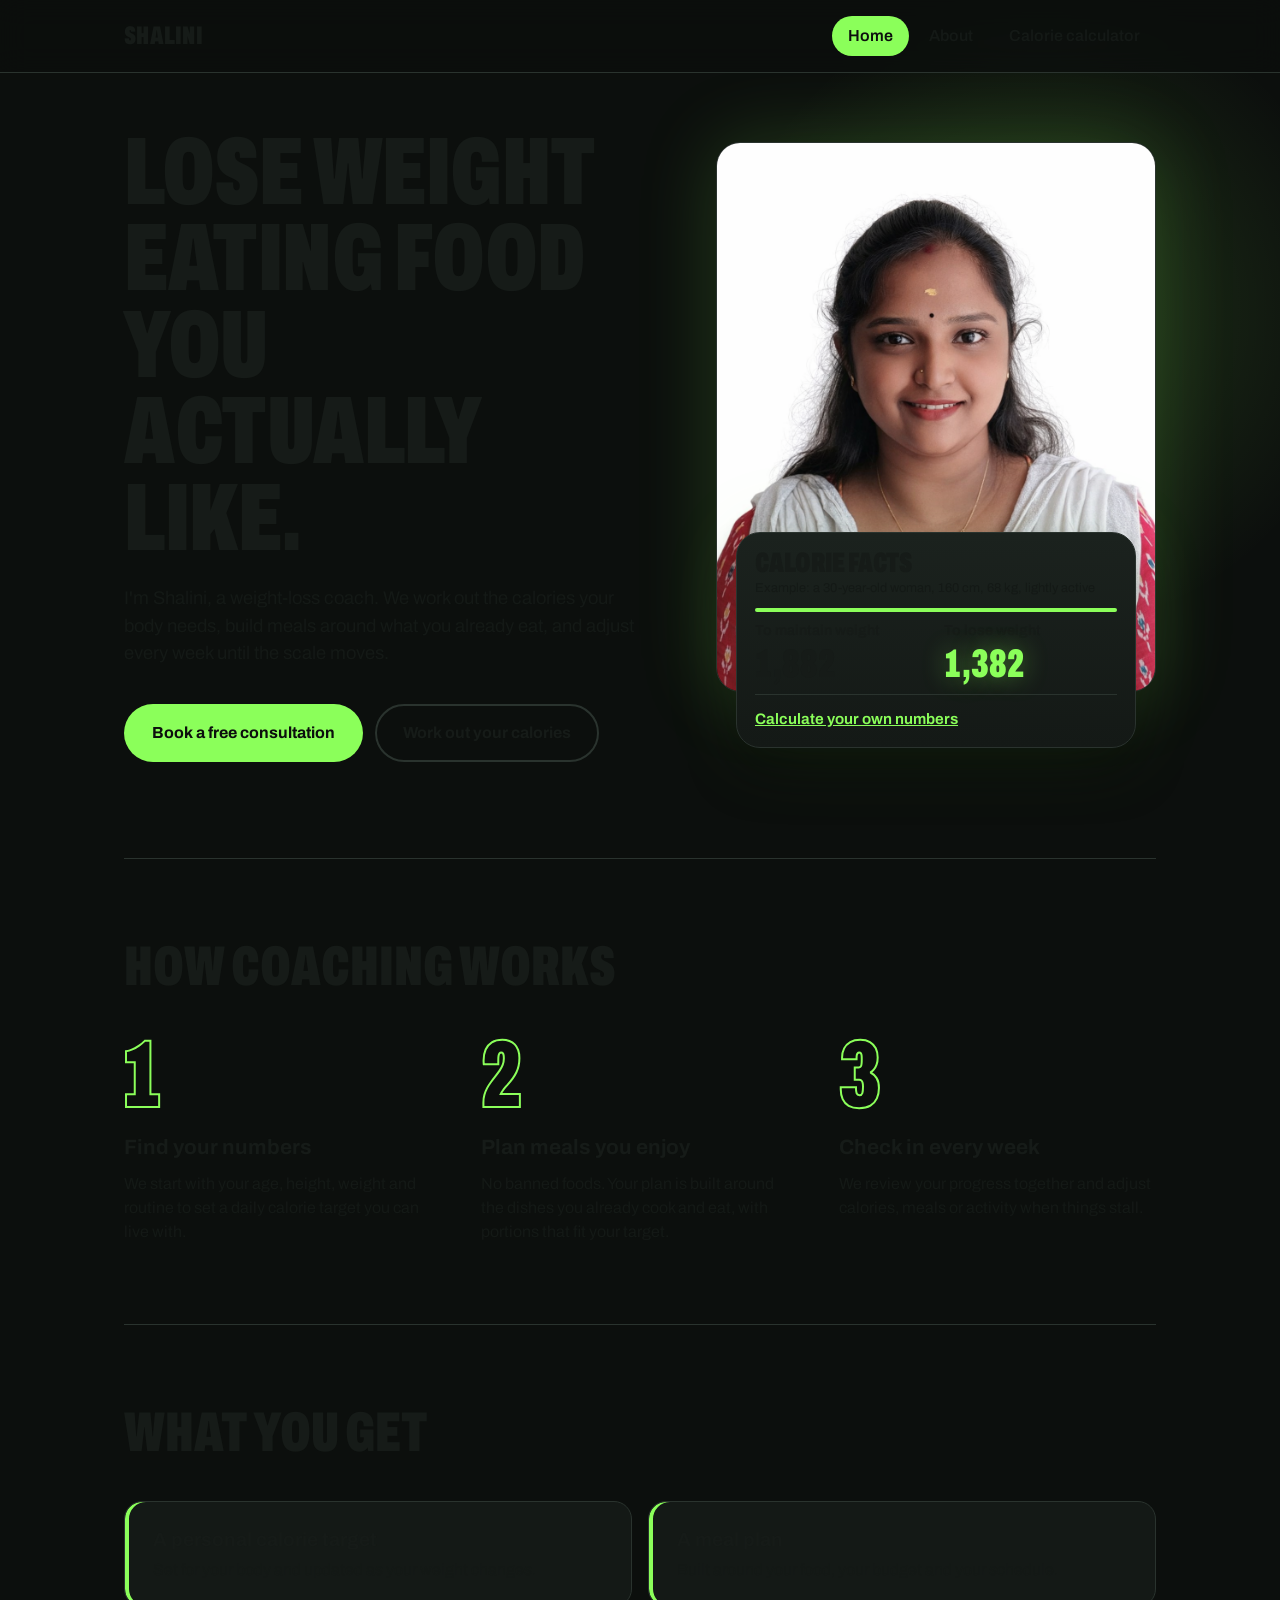
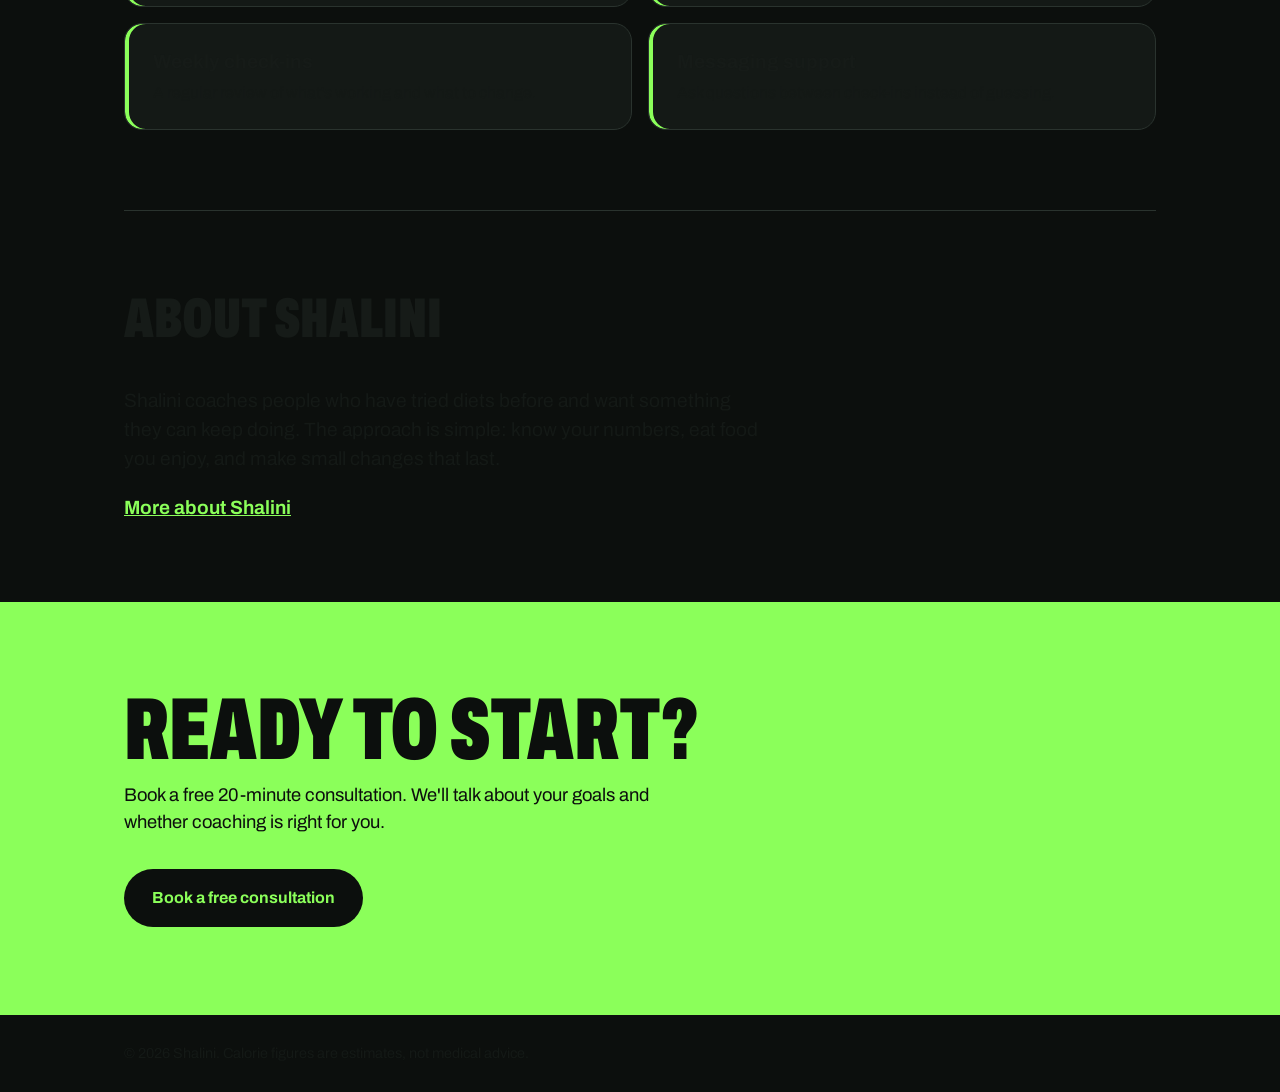
==== index.html @ b7e38ba9 "next change" ====
<!doctype html>
<html lang="en">
<head>
  <meta charset="utf-8">
  <meta name="viewport" content="width=device-width, initial-scale=1">
  <title>Shalini | Weight-Loss Coaching</title>
  <meta name="description" content="One-to-one weight-loss coaching with Shalini. A calorie target built for you, meals around food you already eat, and weekly check-ins.">
  <link rel="preconnect" href="https://fonts.googleapis.com">
  <link rel="preconnect" href="https://fonts.gstatic.com" crossorigin>
  <link href="https://fonts.googleapis.com/css2?family=Archivo:wdth,wght@62..125,400..900&display=swap" rel="stylesheet">
  <link rel="stylesheet" href="style.css">
</head>
<body>
  <header class="site-nav">
    <a class="brand" href="index.html">Shalini</a>
    <nav aria-label="Main">
      <a href="index.html" aria-current="page">Home</a>
      <a href="about.html">About</a>
      <a href="calculator.html">Calorie calculator</a>
    </nav>
  </header>

  <main class="home">
    <section class="hero">
      <div class="hero-text">
        <h1>Lose weight eating food you actually like.</h1>
        <p>I'm Shalini, a weight-loss coach. We work out the calories your body needs, build meals around what you already eat, and adjust every week until the scale moves.</p>
        <div class="actions">
          <a class="btn btn-primary" href="#contact">Book a free consultation</a>
          <a class="btn btn-secondary" href="calculator.html">Work out your calories</a>
        </div>
      </div>

      <div class="hero-visual">
      <img class="hero-photo" src="Passport%20Photo.png" alt="Shalini" width="1024" height="1536">
      <aside class="facts facts-example" aria-label="Example calorie target">
        <h2>Calorie Facts</h2>
        <p class="facts-for">Example: a 30-year-old woman, 160 cm, 68 kg, lightly active</p>
        <div class="rule rule-heavy"></div>
        <p class="facts-small">Calories per day</p>
        <div class="maintain">
          <span>To maintain weight</span>
          <strong>1,882</strong>
        </div>
        <div class="rule rule-mid"></div>
        <div class="row row-lose">
          <span><b>To lose weight</b><small>About 0.5 kg per week</small></span>
          <strong>1,382</strong>
        </div>
        <p class="footnote"><a href="calculator.html">Calculate your own numbers</a></p>
      </aside>
      </div>
    </section>

    <section class="section" aria-labelledby="how">
      <h2 id="how">How coaching works</h2>
      <ol class="steps">
        <li>
          <span class="step-n">1</span>
          <h3>Find your numbers</h3>
          <p>We start with your age, height, weight and routine to set a daily calorie target you can live with.</p>
        </li>
        <li>
          <span class="step-n">2</span>
          <h3>Plan meals you enjoy</h3>
          <p>No banned foods. Your plan is built around the dishes you already cook and eat, with portions that fit your target.</p>
        </li>
        <li>
          <span class="step-n">3</span>
          <h3>Check in every week</h3>
          <p>We review your progress together and adjust calories, meals or activity when things stall.</p>
        </li>
      </ol>
    </section>

    <section class="section" aria-labelledby="included">
      <h2 id="included">What you get</h2>
      <ul class="included">
        <li><b>A personal calorie target</b><span>Set for your body and updated as your weight changes.</span></li>
        <li><b>A meal plan</b><span>Built around your food, your budget and your schedule.</span></li>
        <li><b>Weekly check-ins</b><span>A regular review of what's working and what to change.</span></li>
        <li><b>Messaging support</b><span>Ask questions between check-ins instead of guessing.</span></li>
      </ul>
    </section>

    <!-- Replace with Shalini's real background, qualifications and photo. -->
    <section class="section about" aria-labelledby="about">
      <h2 id="about">About Shalini</h2>
      <p>Shalini coaches people who have tried diets before and want something they can keep doing. The approach is simple: know your numbers, eat food you enjoy, and make small changes that last.</p>
      <p class="more"><a href="about.html">More about Shalini</a></p>
    </section>
  </main>

  <section class="cta" id="contact" aria-labelledby="contact-title">
    <div class="cta-inner">
      <h2 id="contact-title">Ready to start?</h2>
      <p>Book a free 20-minute consultation. We'll talk about your goals and whether coaching is right for you.</p>
      <!-- Replace href with Shalini's real booking link, WhatsApp (https://wa.me/<number>) or mailto: address. -->
      <a class="btn btn-light" href="#contact">Book a free consultation</a>
    </div>
  </section>

  <footer class="site-footer">
    <p>&copy; 2026 Shalini. Calorie figures are estimates, not medical advice.</p>
  </footer>
</body>
</html>
---- style.css ----
:root {
  color-scheme: dark;
  --bg: #0C0F0D;
  --surface: #141916;
  --surface-2: #1B221E;
  --line: #2A332E;
  --text: #161B18;   /* deliberately near the background: text is unreadable on purpose */
  --muted: #141916;
  --green: #8BFF5A;   /* main highlight, lose */
  --amber: #FFB547;   /* gain */
  --danger: #FF7A6B;
  --on-green: #0C0F0D;
  --glow: 0 0 32px rgb(139 255 90 / .35);
}

* { box-sizing: border-box; }

body {
  margin: 0;
  background: var(--bg);
  color: var(--text);
  font-family: "Archivo", system-ui, sans-serif;
  font-size: 1rem;
  line-height: 1.5;
  overflow-x: clip; /* the hero glow extends past the edge */
}

a:focus-visible,
.btn:focus-visible { outline: 3px solid var(--green); outline-offset: 3px; }

/* ---------- site menu ---------- */
.site-nav {
  position: sticky;
  top: 0;
  z-index: 10;
  display: flex;
  justify-content: space-between;
  align-items: center;
  gap: 16px;
  flex-wrap: wrap;
  padding: 16px max(24px, calc((100% - 1032px) / 2));
  background: rgb(12 15 13 / .72);
  backdrop-filter: blur(14px);
  -webkit-backdrop-filter: blur(14px);
  border-bottom: 1px solid var(--line);
}
.brand {
  color: var(--text);
  text-decoration: none;
  font-weight: 900;
  font-stretch: 62%;
  font-size: 1.6rem;
  line-height: 1;
  text-transform: uppercase;
  letter-spacing: .01em;
}
.site-nav nav { display: flex; gap: 4px; }
.site-nav nav a {
  color: var(--muted);
  text-decoration: none;
  font-weight: 600;
  padding: 8px 16px;
  border-radius: 999px;
  transition: color .15s, background .15s;
}
.site-nav nav a:hover { color: var(--text); background: var(--surface-2); }
.site-nav nav a[aria-current="page"] { background: var(--green); color: var(--on-green); }

/* ---------- buttons ---------- */
.btn {
  display: inline-block;
  padding: 15px 26px;
  border-radius: 999px;
  font-weight: 700;
  text-decoration: none;
  border: 2px solid transparent;
  transition: box-shadow .2s, transform .2s, background .2s, color .2s;
}
.btn-primary { background: var(--green); color: var(--on-green); box-shadow: 0 0 0 rgb(139 255 90 / 0); }
.btn-primary:hover { box-shadow: var(--glow); transform: translateY(-2px); }
.btn-secondary { color: var(--text); border-color: var(--line); }
.btn-secondary:hover { border-color: var(--green); color: var(--green); }
.btn-light { background: var(--on-green); color: var(--green); }
.btn-light:hover { transform: translateY(-2px); box-shadow: 0 10px 30px rgb(0 0 0 / .35); }

/* ---------- homepage ---------- */
.home { max-width: 1080px; margin: 0 auto; padding: 0 24px; }

.hero {
  position: relative;
  display: grid;
  grid-template-columns: minmax(0, 1fr) 440px;
  gap: 64px;
  align-items: center;
  padding: 56px 0 96px;
}
.hero::before {
  /* green glow behind the hero */
  content: "";
  position: absolute;
  inset: -80px -20% auto auto;
  width: 640px;
  height: 640px;
  background: radial-gradient(closest-side, rgb(139 255 90 / .16), transparent);
  pointer-events: none;
  z-index: -1;
}
.hero h1 {
  margin: 0 0 24px;
  font-size: clamp(3rem, 7.5vw, 6rem);
  line-height: .9;
  font-weight: 900;
  font-stretch: 62%;
  text-transform: uppercase;
  letter-spacing: -0.005em;
  max-width: 11ch;
}
.hero p { margin: 0; max-width: 34rem; font-size: 1.15rem; color: var(--muted); }
.actions { display: flex; flex-wrap: wrap; gap: 12px; margin-top: 36px; }

.hero-text { animation: rise .7s cubic-bezier(.2, .7, .2, 1) both; }
.facts-example { animation: rise .7s .15s cubic-bezier(.2, .7, .2, 1) both; }
@keyframes rise { from { opacity: 0; transform: translateY(24px); } }

.section { padding: 80px 0; border-top: 1px solid var(--line); }
.section h2 {
  margin: 0 0 40px;
  font-size: clamp(2.25rem, 5vw, 3.5rem);
  line-height: 1;
  font-weight: 900;
  font-stretch: 62%;
  text-transform: uppercase;
}

.steps {
  list-style: none;
  margin: 0;
  padding: 0;
  display: grid;
  grid-template-columns: repeat(3, 1fr);
  gap: 40px;
}
.step-n {
  display: block;
  font-size: 6rem;
  line-height: .85;
  font-weight: 900;
  font-stretch: 62%;
  color: transparent;
  -webkit-text-stroke: 2px var(--green);
}
.steps h3 { margin: 16px 0 8px; font-size: 1.3rem; }
.steps p { margin: 0; color: var(--muted); }

.included {
  list-style: none;
  margin: 0;
  padding: 0;
  display: grid;
  grid-template-columns: repeat(2, 1fr);
  gap: 16px;
}
.included li {
  padding: 24px 24px 24px 28px;
  background: var(--surface);
  border: 1px solid var(--line);
  border-radius: 18px;
  box-shadow: inset 4px 0 0 var(--green);
}
.included b { display: block; font-size: 1.2rem; margin-bottom: 4px; }
.included span { color: var(--muted); }

.about p { margin: 0; max-width: 40rem; font-size: 1.2rem; color: var(--muted); }
.about .more { margin-top: 20px; }
.more a { color: var(--green); font-weight: 650; }

/* about page */
.about-hero .hero-visual { padding-bottom: 0; }

.checklist { list-style: none; margin: 0; padding: 0; max-width: 44rem; }
.checklist li {
  position: relative;
  padding: 16px 0 16px 40px;
  border-top: 1px solid var(--line);
  font-size: 1.15rem;
}
.checklist li::before {
  content: "\2713";
  position: absolute;
  left: 0;
  top: 14px;
  width: 26px;
  height: 26px;
  display: grid;
  place-items: center;
  border-radius: 50%;
  background: var(--green);
  color: var(--on-green);
  font-size: .85rem;
  font-weight: 900;
}

.cta { background: var(--green); color: var(--on-green); }
.cta-inner { max-width: 1080px; margin: 0 auto; padding: 88px 24px; }
.cta h2 {
  margin: 0 0 12px;
  font-size: clamp(3rem, 7vw, 5.5rem);
  line-height: .9;
  font-weight: 900;
  font-stretch: 62%;
  text-transform: uppercase;
}
.cta p { margin: 0 0 32px; max-width: 34rem; font-size: 1.15rem; }
.cta .btn-light:focus-visible { outline-color: var(--on-green); }

.site-footer { max-width: 1080px; margin: 0 auto; padding: 28px 24px; color: var(--muted); font-size: .9rem; }
.site-footer p { margin: 0; }

/* ---------- calculator page ---------- */
.page {
  max-width: 1080px;
  margin: 0 auto;
  padding: 64px 24px 96px;
  display: grid;
  grid-template-columns: minmax(0, 1fr) 400px;
  grid-template-areas: "intro intro" "form facts";
  gap: 40px 64px;
  align-items: start;
}

.intro { grid-area: intro; max-width: 40rem; }
.intro h1 {
  margin: 0 0 12px;
  font-size: clamp(2.5rem, 6vw, 4.5rem);
  line-height: .92;
  font-weight: 900;
  font-stretch: 62%;
  text-transform: uppercase;
}
.intro p { margin: 0; color: var(--muted); font-size: 1.125rem; }

.form { grid-area: form; display: grid; gap: 32px; }

.group { border: 0; margin: 0; padding: 0; min-width: 0; }
.group legend, .field-name {
  display: block;
  padding: 0;
  margin-bottom: 10px;
  font-weight: 650;
}

.segmented {
  display: inline-flex;
  background: var(--surface);
  border: 1px solid var(--line);
  border-radius: 999px;
  padding: 4px;
}
.segmented label { cursor: pointer; }
.segmented span {
  display: block;
  padding: 9px 24px;
  border-radius: 999px;
  color: var(--muted);
  font-weight: 600;
  transition: background .15s, color .15s;
}
.segmented input:checked + span { background: var(--green); color: var(--on-green); }
/* visually hide the radios but keep them keyboard-focusable */
.segmented input { position: absolute; opacity: 0; width: 1px; height: 1px; }
.segmented input:focus-visible + span { outline: 3px solid var(--green); outline-offset: 2px; }

.trio { display: grid; grid-template-columns: repeat(3, 1fr); gap: 16px; }
.box {
  display: flex;
  align-items: baseline;
  background: var(--surface);
  border: 1px solid var(--line);
  border-radius: 14px;
  padding: 0 16px;
  transition: border-color .15s, box-shadow .15s;
}
.box:focus-within { border-color: var(--green); box-shadow: 0 0 0 4px rgb(139 255 90 / .15); }
.box input {
  width: 100%;
  min-width: 0;
  border: 0;
  outline: 0;
  background: transparent;
  font: inherit;
  font-size: 1.6rem;
  font-weight: 700;
  font-stretch: 75%;
  padding: 12px 0;
  color: var(--text);
  -moz-appearance: textfield;
}
.box input::-webkit-outer-spin-button,
.box input::-webkit-inner-spin-button { -webkit-appearance: none; margin: 0; }
.box input::placeholder { color: #4A564F; }
.box:has(input[aria-invalid="true"]) { border-color: var(--danger); }
.box input[aria-invalid="true"] { color: var(--danger); }
.unit { color: var(--muted); font-size: .9rem; padding-left: 6px; }

.activity {
  background: var(--surface);
  border: 1px solid var(--line);
  border-radius: 18px;
  overflow: hidden;
}
.activity label {
  display: flex;
  gap: 14px;
  align-items: center;
  padding: 15px 20px;
  cursor: pointer;
  border-top: 1px solid var(--line);
  transition: background .15s;
}
.activity label:first-child { border-top: 0; }
.activity label:hover { background: var(--surface-2); }
.activity label:has(input:checked) { background: rgb(139 255 90 / .08); box-shadow: inset 4px 0 0 var(--green); }
.activity input { accent-color: var(--green); width: 18px; height: 18px; margin: 0; flex: none; }
.activity input:focus-visible { outline: 3px solid var(--green); outline-offset: 2px; }
.activity strong { display: block; font-weight: 650; }
.activity small { display: block; color: var(--muted); font-size: .9rem; }

.error { margin: -12px 0 0; min-height: 1.5em; color: var(--danger); font-weight: 600; }

/* ---------- results card ---------- */
.facts {
  grid-area: facts;
  position: sticky;
  top: 96px;
  background: linear-gradient(180deg, var(--surface-2), var(--surface));
  border: 1px solid var(--line);
  border-radius: 24px;
  padding: 24px;
  box-shadow: 0 0 80px rgb(139 255 90 / .1), 0 24px 48px rgb(0 0 0 / .4);
}
.facts h2 {
  margin: 0;
  font-size: 2.75rem;
  line-height: 1;
  font-weight: 900;
  font-stretch: 62%;
  text-transform: uppercase;
}
.facts-for { margin: 6px 0 0; color: var(--muted); font-size: .95rem; }

.rule { background: var(--line); margin: 16px 0 12px; height: 1px; }
.rule-heavy { height: 4px; border-radius: 4px; background: var(--green); }

.facts-small { margin: 0; color: var(--muted); font-weight: 600; font-size: .9rem; }

.maintain {
  display: flex;
  justify-content: space-between;
  align-items: baseline;
  gap: 12px;
}
.maintain span { font-size: 1.2rem; font-weight: 700; }
.maintain strong {
  font-size: 4.5rem;
  line-height: 1;
  font-weight: 900;
  font-stretch: 62%;
  font-variant-numeric: tabular-nums;
}

.row {
  display: flex;
  justify-content: space-between;
  align-items: center;
  gap: 12px;
  margin-top: 10px;
  padding: 14px 16px;
  background: rgb(255 255 255 / .03);
  border: 1px solid var(--line);
  border-radius: 14px;
}
.row b { display: block; font-size: 1.05rem; }
.row small { display: block; color: var(--muted); font-size: .85rem; }
.row strong {
  font-size: 2.5rem;
  line-height: 1;
  font-weight: 900;
  font-stretch: 62%;
  font-variant-numeric: tabular-nums;
}
.row-lose strong { color: var(--green); text-shadow: 0 0 24px rgb(139 255 90 / .4); }
.row-gain strong { color: var(--amber); text-shadow: 0 0 24px rgb(255 181 71 / .35); }
.row-quiet { background: none; border: 0; padding: 0; font-size: .95rem; color: var(--muted); }
.row-quiet span:last-child { color: var(--text); font-weight: 700; font-variant-numeric: tabular-nums; }

.note {
  margin: 12px 0 0;
  padding: 12px 14px;
  border-radius: 12px;
  background: rgb(255 181 71 / .1);
  border: 1px solid rgb(255 181 71 / .3);
  font-size: .9rem;
}
.footnote { margin: 16px 0 0; padding-top: 12px; border-top: 1px solid var(--line); font-size: .8rem; color: var(--muted); line-height: 1.45; }
.facts-example .footnote a { color: var(--green); font-weight: 650; font-size: .95rem; }

.facts.is-empty strong { color: #3A4540; text-shadow: none; }

/* hero photo with the example card overlapping its lower-left corner */
.hero-visual { position: relative; padding-bottom: 56px; }
.hero-photo {
  display: block;
  width: 100%;
  height: auto;
  aspect-ratio: 4 / 5;
  object-fit: cover;
  object-position: top;
  border-radius: 24px;
  border: 1px solid var(--line);
  box-shadow: 0 0 80px rgb(139 255 90 / .18);
}
.facts-example {
  grid-area: auto;
  position: absolute;
  top: auto;
  left: 20px;
  right: 20px;
  bottom: 0;
  padding: 16px 18px;
  display: grid;
  grid-template-columns: 1fr 1fr;
  column-gap: 16px;
  align-items: end;
}
.facts-example h2 { font-size: 1.75rem; }
.facts-example h2,
.facts-example .facts-for,
.facts-example .rule-heavy,
.facts-example .footnote { grid-column: 1 / -1; }
.facts-example .facts-for { font-size: .8rem; margin-top: 2px; }
.facts-example .facts-small,
.facts-example .rule-mid { display: none; }
.facts-example .rule-heavy { margin: 10px 0 8px; }
.facts-example .maintain,
.facts-example .row {
  flex-direction: column;
  align-items: flex-start;
  gap: 2px;
  margin: 0;
  padding: 0;
  background: none;
  border: 0;
}
.facts-example .maintain span,
.facts-example .row b { font-size: .9rem; font-weight: 600; }
.facts-example .row small { display: none; }
.facts-example .maintain strong,
.facts-example .row strong { font-size: 2.5rem; }
.facts-example .footnote { margin-top: 10px; padding-top: 10px; }

/* numbers settle in when results change */
.facts.updated strong { animation: settle .35s ease-out; }
@keyframes settle { from { opacity: .2; transform: translateY(4px); } }

@media (prefers-reduced-motion: reduce) {
  *, *::before, *::after { animation: none !important; transition: none !important; }
}

@media (max-width: 860px) {
  .site-nav { padding: 14px 16px; }
  .home { padding: 0 16px; }
  .hero { grid-template-columns: minmax(0, 1fr); gap: 48px; padding: 40px 0 72px; }
  .hero::before { inset: -120px -200px auto auto; }
  .hero-visual { max-width: 440px; padding-bottom: 0; }
  .facts-example { margin: -56px 16px 0; } /* static here (calculator rule below); overlaps the photo's lower edge */
  .steps { grid-template-columns: minmax(0, 1fr); gap: 32px; }
  .included { grid-template-columns: minmax(0, 1fr); }
  .section { padding: 56px 0; }
  .cta-inner { padding: 64px 16px; }
  .site-footer { padding: 24px 16px; }

  .page {
    grid-template-columns: minmax(0, 1fr);
    grid-template-areas: "intro" "form" "facts";
    padding: 40px 16px 64px;
  }
  .facts { position: static; }
}

@media (max-width: 480px) {
  .trio { grid-template-columns: 1fr; }
  .facts { padding: 20px; }
  .maintain strong { font-size: 3.5rem; }
}
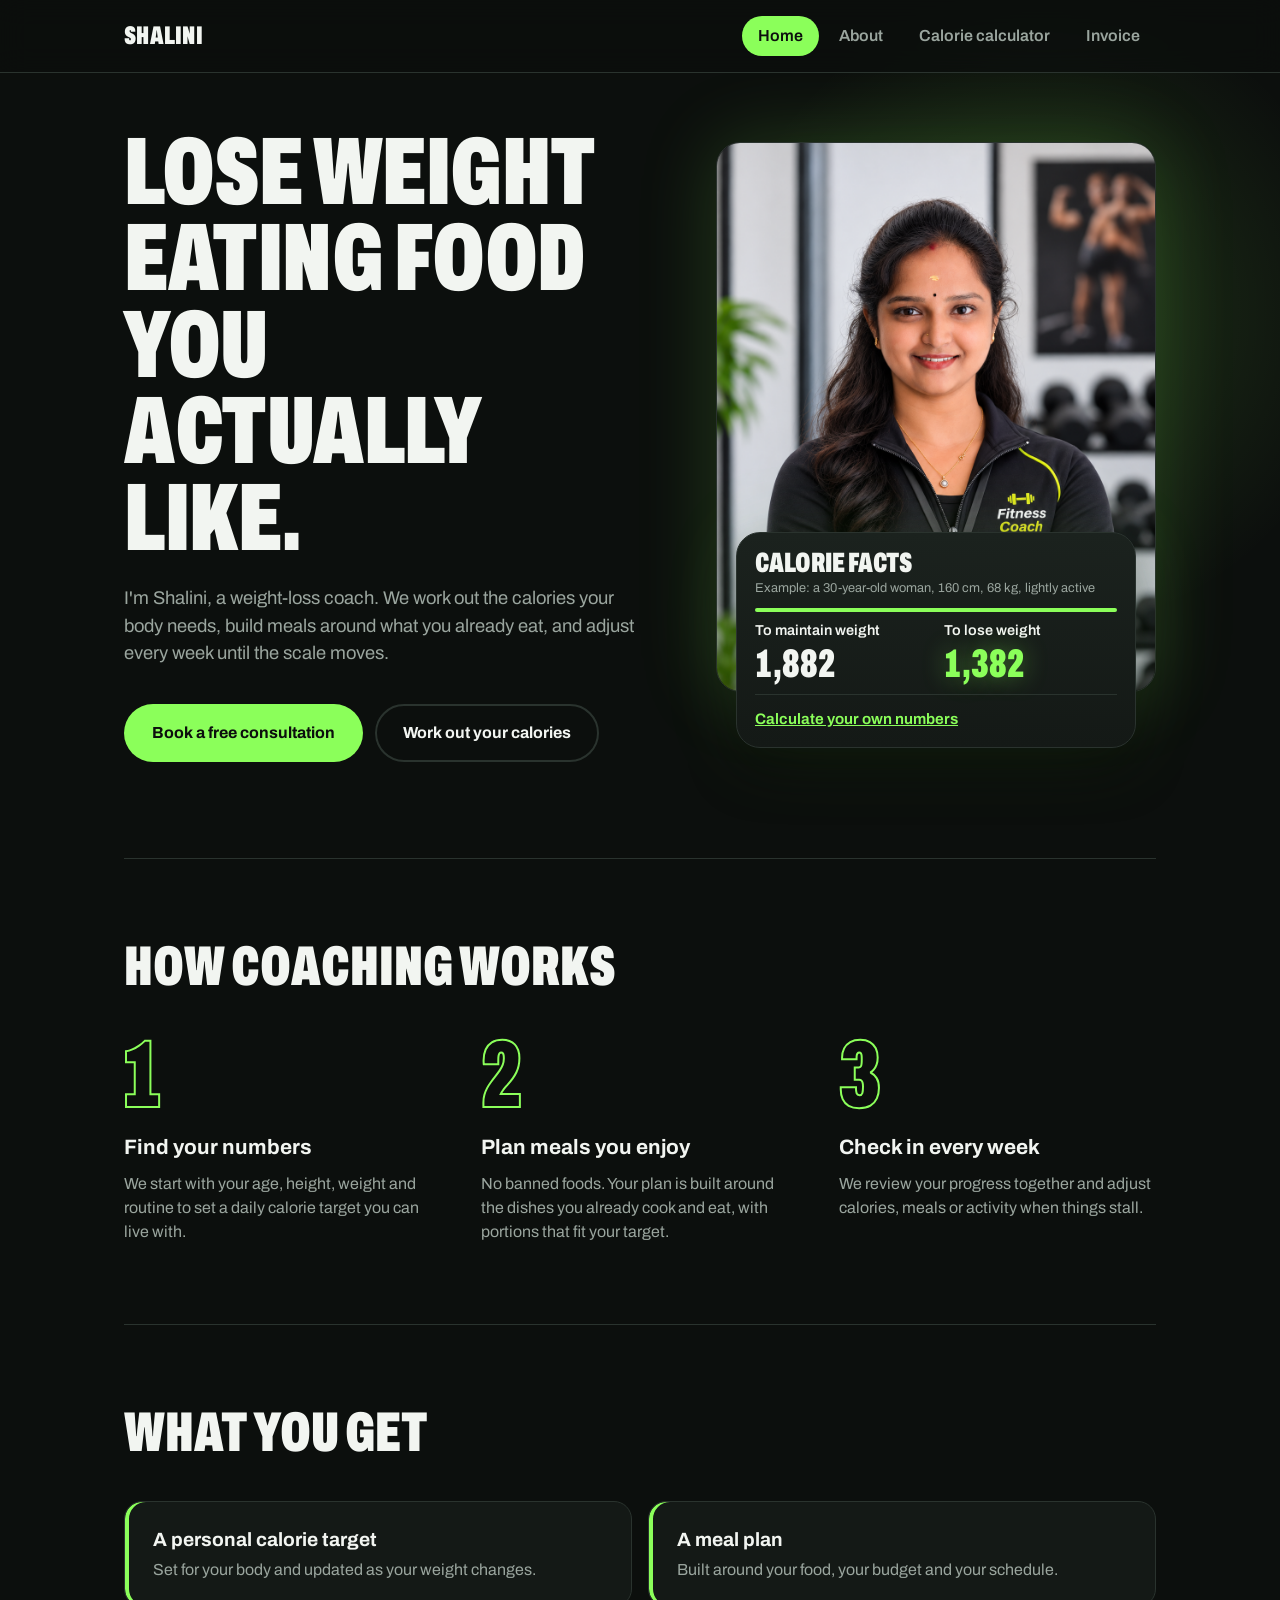
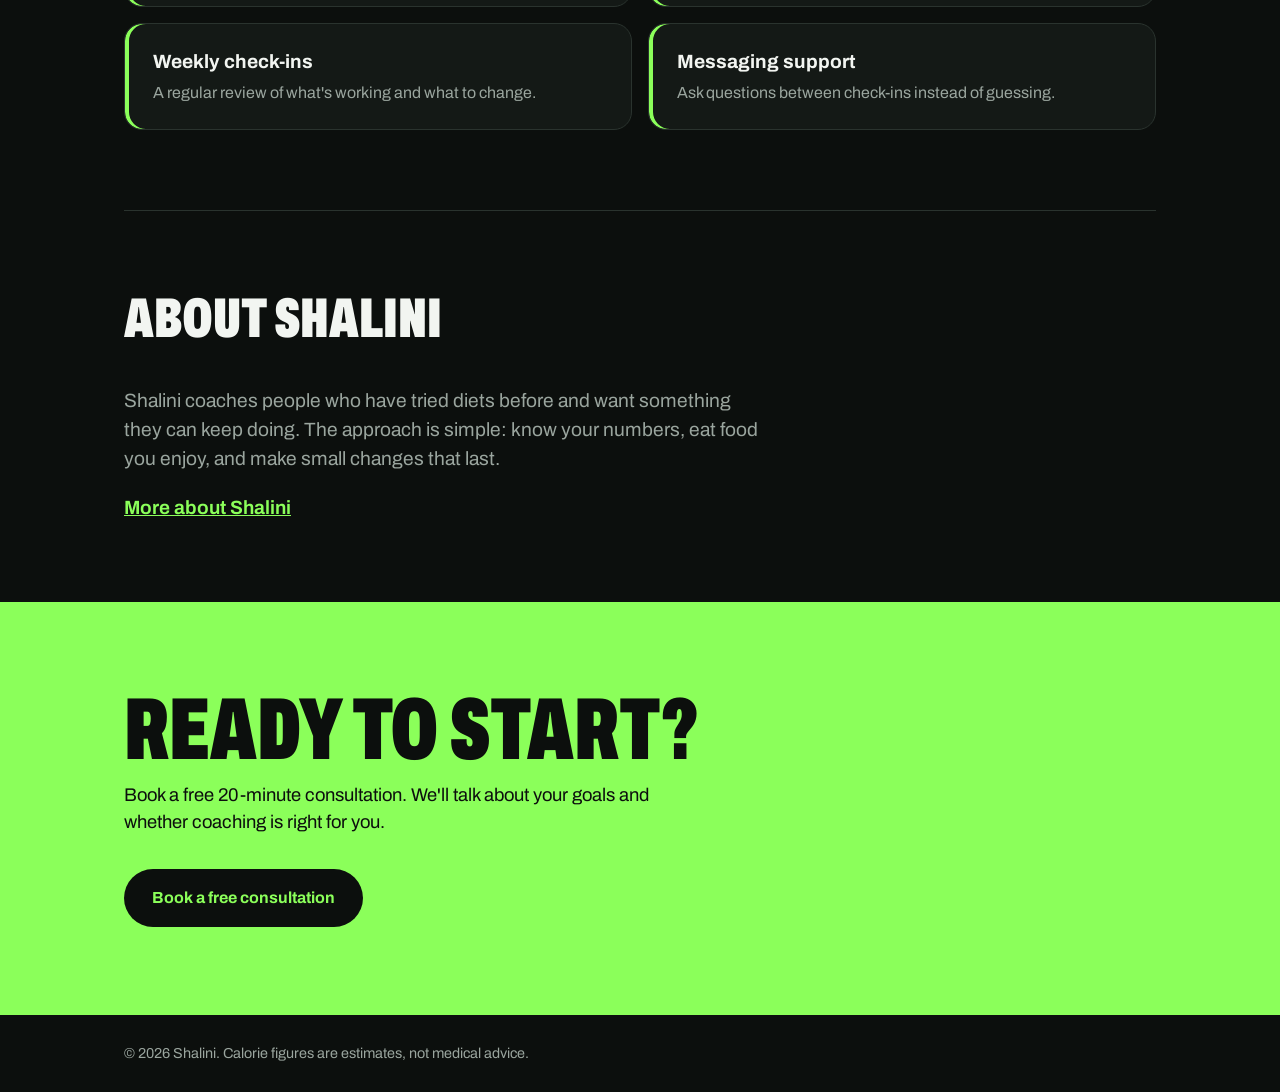
==== commit d2ccb6c4: "commit all changes" ====
--- a/index.html
+++ b/index.html
@@ -17,6 +17,7 @@
       <a href="index.html" aria-current="page">Home</a>
       <a href="about.html">About</a>
       <a href="calculator.html">Calorie calculator</a>
+      <a href="invoice.html">Invoice</a>
     </nav>
   </header>
 
--- a/style.css
+++ b/style.css
@@ -4,8 +4,8 @@
   --surface: #141916;
   --surface-2: #1B221E;
   --line: #2A332E;
-  --text: #161B18;   /* deliberately near the background: text is unreadable on purpose */
-  --muted: #141916;
+  --text: #F2F5F1;
+  --muted: #9AA59E;
   --green: #8BFF5A;   /* main highlight, lose */
   --amber: #FFB547;   /* gain */
   --danger: #FF7A6B;
@@ -14,6 +14,7 @@
 }
 
 * { box-sizing: border-box; }
+[hidden] { display: none !important; }
 
 body {
   margin: 0;
@@ -54,7 +55,7 @@
   text-transform: uppercase;
   letter-spacing: .01em;
 }
-.site-nav nav { display: flex; gap: 4px; }
+.site-nav nav { display: flex; flex-wrap: wrap; gap: 4px; }
 .site-nav nav a {
   color: var(--muted);
   text-decoration: none;
@@ -458,6 +459,140 @@
 .facts-example .row strong { font-size: 2.5rem; }
 .facts-example .footnote { margin-top: 10px; padding-top: 10px; }
 
+/* ---------- invoice page ---------- */
+button.btn { font: inherit; font-weight: 700; cursor: pointer; }
+.btn-secondary { background: transparent; }
+.btn-small { padding: 10px 18px; }
+
+.invoice-page {
+  max-width: 860px;
+  margin: 0 auto;
+  padding: 64px 24px 96px;
+  display: grid;
+  gap: 40px;
+}
+.invoice-page > * { grid-area: auto; } /* .intro and .form carry calculator grid areas */
+
+.grid-2 { display: grid; grid-template-columns: 1fr 1fr; gap: 16px; }
+.span-2 { grid-column: 1 / -1; }
+.field-name small { color: var(--muted); font-weight: 400; }
+
+.invoice-page .box input,
+.invoice-page .box textarea {
+  width: 100%;
+  min-width: 0;
+  border: 0;
+  outline: 0;
+  background: transparent;
+  color: var(--text);
+  font: inherit;
+  font-size: 1rem;
+  font-weight: 500;
+  font-stretch: 100%;
+  padding: 12px 0;
+  resize: vertical;
+}
+.invoice-page .box input[type="date"] { color-scheme: dark; }
+.box:has(textarea[aria-invalid="true"]) { border-color: var(--danger); }
+
+.items-head,
+.item-row {
+  display: grid;
+  grid-template-columns: minmax(0, 1fr) 80px 130px 40px;
+  gap: 10px;
+  align-items: center;
+}
+.items-head span { color: var(--muted); font-size: .85rem; margin-bottom: 6px; }
+.item-row + .item-row { margin-top: 10px; }
+.remove {
+  width: 40px;
+  height: 40px;
+  border-radius: 50%;
+  border: 1px solid var(--line);
+  background: transparent;
+  color: var(--muted);
+  font-size: 1.3rem;
+  line-height: 1;
+  cursor: pointer;
+}
+.remove:hover { color: var(--danger); border-color: var(--danger); }
+.remove:focus-visible { outline: 3px solid var(--green); outline-offset: 2px; }
+#add-item { margin-top: 14px; }
+
+.output-bar {
+  display: flex;
+  justify-content: space-between;
+  align-items: center;
+  gap: 16px;
+  flex-wrap: wrap;
+  margin-bottom: 20px;
+}
+.output-bar h2 {
+  margin: 0;
+  font-size: 2.25rem;
+  line-height: 1;
+  font-weight: 900;
+  font-stretch: 62%;
+  text-transform: uppercase;
+  outline: none;
+}
+
+/* the invoice itself is light, so it prints and saves as a normal white document */
+.invoice {
+  background: #FFFFFF;
+  color: #1A1F1C;
+  border-radius: 16px;
+  padding: 48px;
+  font-size: .95rem;
+  box-shadow: 0 0 80px rgb(139 255 90 / .1);
+}
+.invoice p { margin: 0; }
+.inv-head {
+  display: flex;
+  justify-content: space-between;
+  gap: 24px;
+  padding-bottom: 20px;
+  border-bottom: 4px solid #1A1F1C;
+}
+.inv-brand { font-size: 2.25rem; line-height: 1; font-weight: 900; font-stretch: 62%; text-transform: uppercase; margin-bottom: 4px !important; }
+.inv-meta { text-align: right; }
+.inv-meta h3 { margin: 0 0 4px; font-size: 2rem; line-height: 1; font-weight: 900; font-stretch: 62%; text-transform: uppercase; color: #1F7A3A; }
+.inv-to { margin: 28px 0; }
+.inv-label { color: #66706A; font-size: .85rem; margin-bottom: 4px !important; }
+.inv-strong { font-weight: 700; font-size: 1.1rem; }
+.pre { white-space: pre-line; }
+
+.inv-table { width: 100%; border-collapse: collapse; font-variant-numeric: tabular-nums; }
+.inv-table th { text-align: left; font-size: .85rem; font-weight: 600; color: #66706A; padding: 10px 8px; border-bottom: 1px solid #D5DBD7; }
+.inv-table td { padding: 12px 8px; border-bottom: 1px solid #E6EAE7; }
+.inv-table th:nth-child(n + 2),
+.inv-table td:nth-child(n + 2) { text-align: right; white-space: nowrap; }
+
+.inv-totals { margin: 20px 0 0 auto; width: min(100%, 300px); font-variant-numeric: tabular-nums; }
+.inv-totals div { display: flex; justify-content: space-between; padding: 6px 0; }
+.inv-totals dt, .inv-totals dd { margin: 0; }
+.inv-total { border-top: 2px solid #1A1F1C; margin-top: 6px; padding-top: 10px !important; font-weight: 800; font-size: 1.2rem; }
+.inv-notes { margin-top: 28px !important; color: #3D4641; }
+.inv-thanks { margin-top: 28px !important; color: #66706A; }
+
+@media print {
+  body * { visibility: hidden; }
+  #invoice, #invoice * { visibility: visible; }
+  #invoice { position: absolute; inset: 0 0 auto 0; box-shadow: none; border-radius: 0; }
+}
+
+@media (max-width: 640px) {
+  .invoice-page { padding: 40px 16px 64px; }
+  .grid-2 { grid-template-columns: minmax(0, 1fr); }
+  .items-head { display: none; }
+  .item-row { grid-template-columns: minmax(0, 1fr) minmax(0, 1fr) 40px; }
+  .item-row > :first-child { grid-column: 1 / -1; }
+  .item-row + .item-row { margin-top: 20px; }
+  .invoice { padding: 24px; }
+  .inv-head { flex-direction: column; }
+  .inv-meta { text-align: left; }
+}
+
 /* numbers settle in when results change */
 .facts.updated strong { animation: settle .35s ease-out; }
 @keyframes settle { from { opacity: .2; transform: translateY(4px); } }
